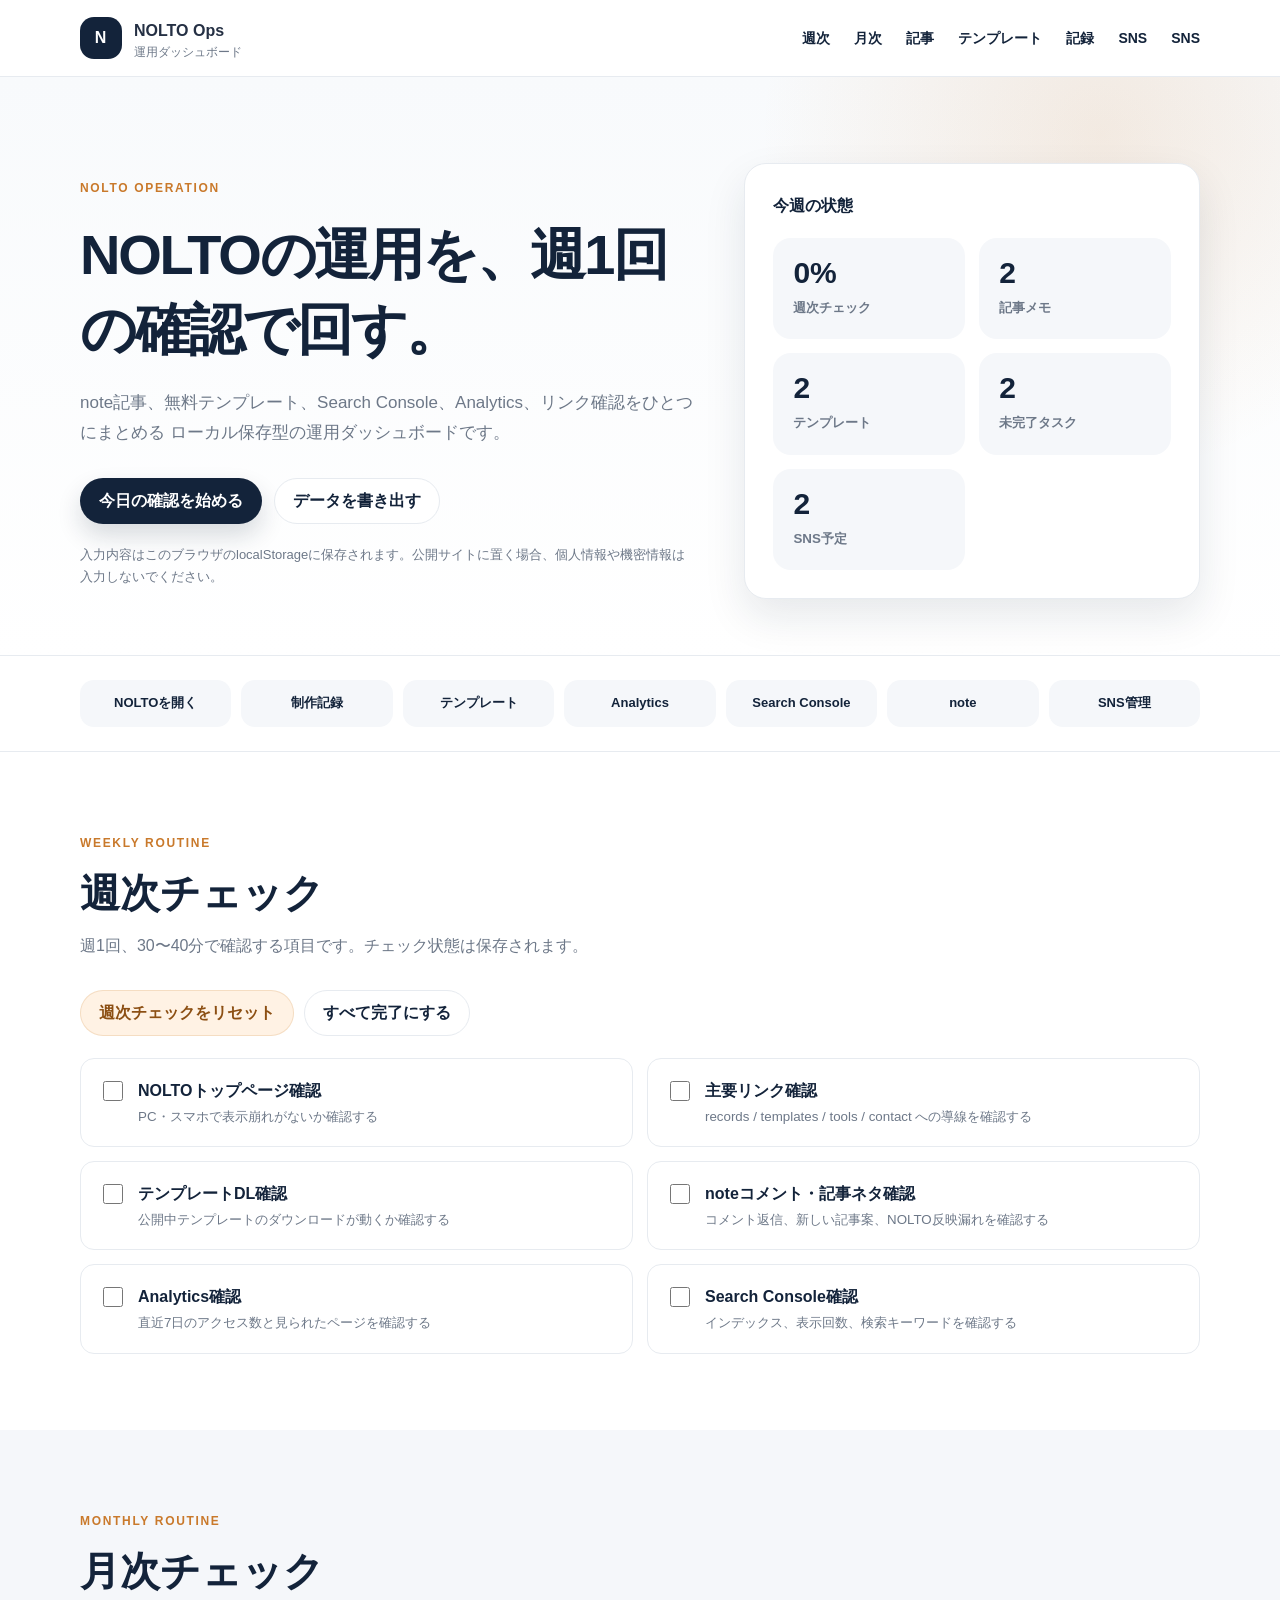
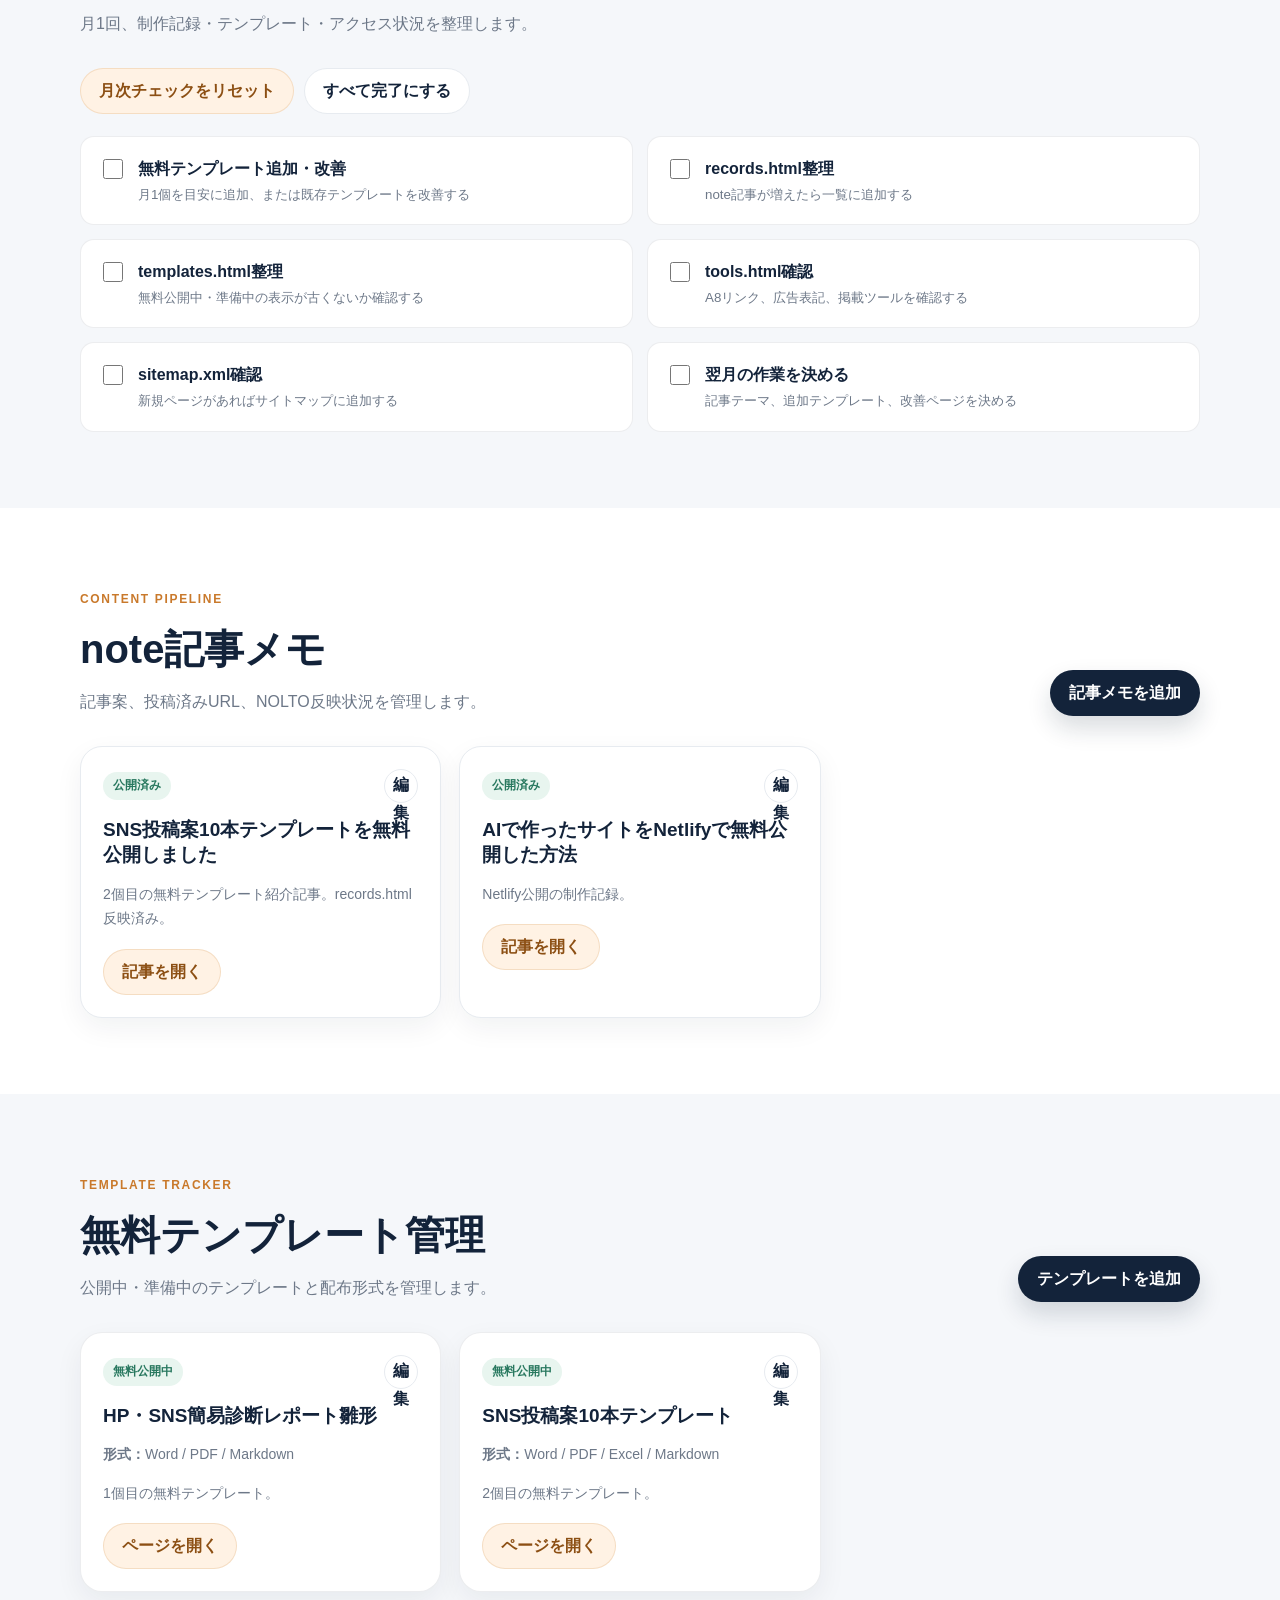
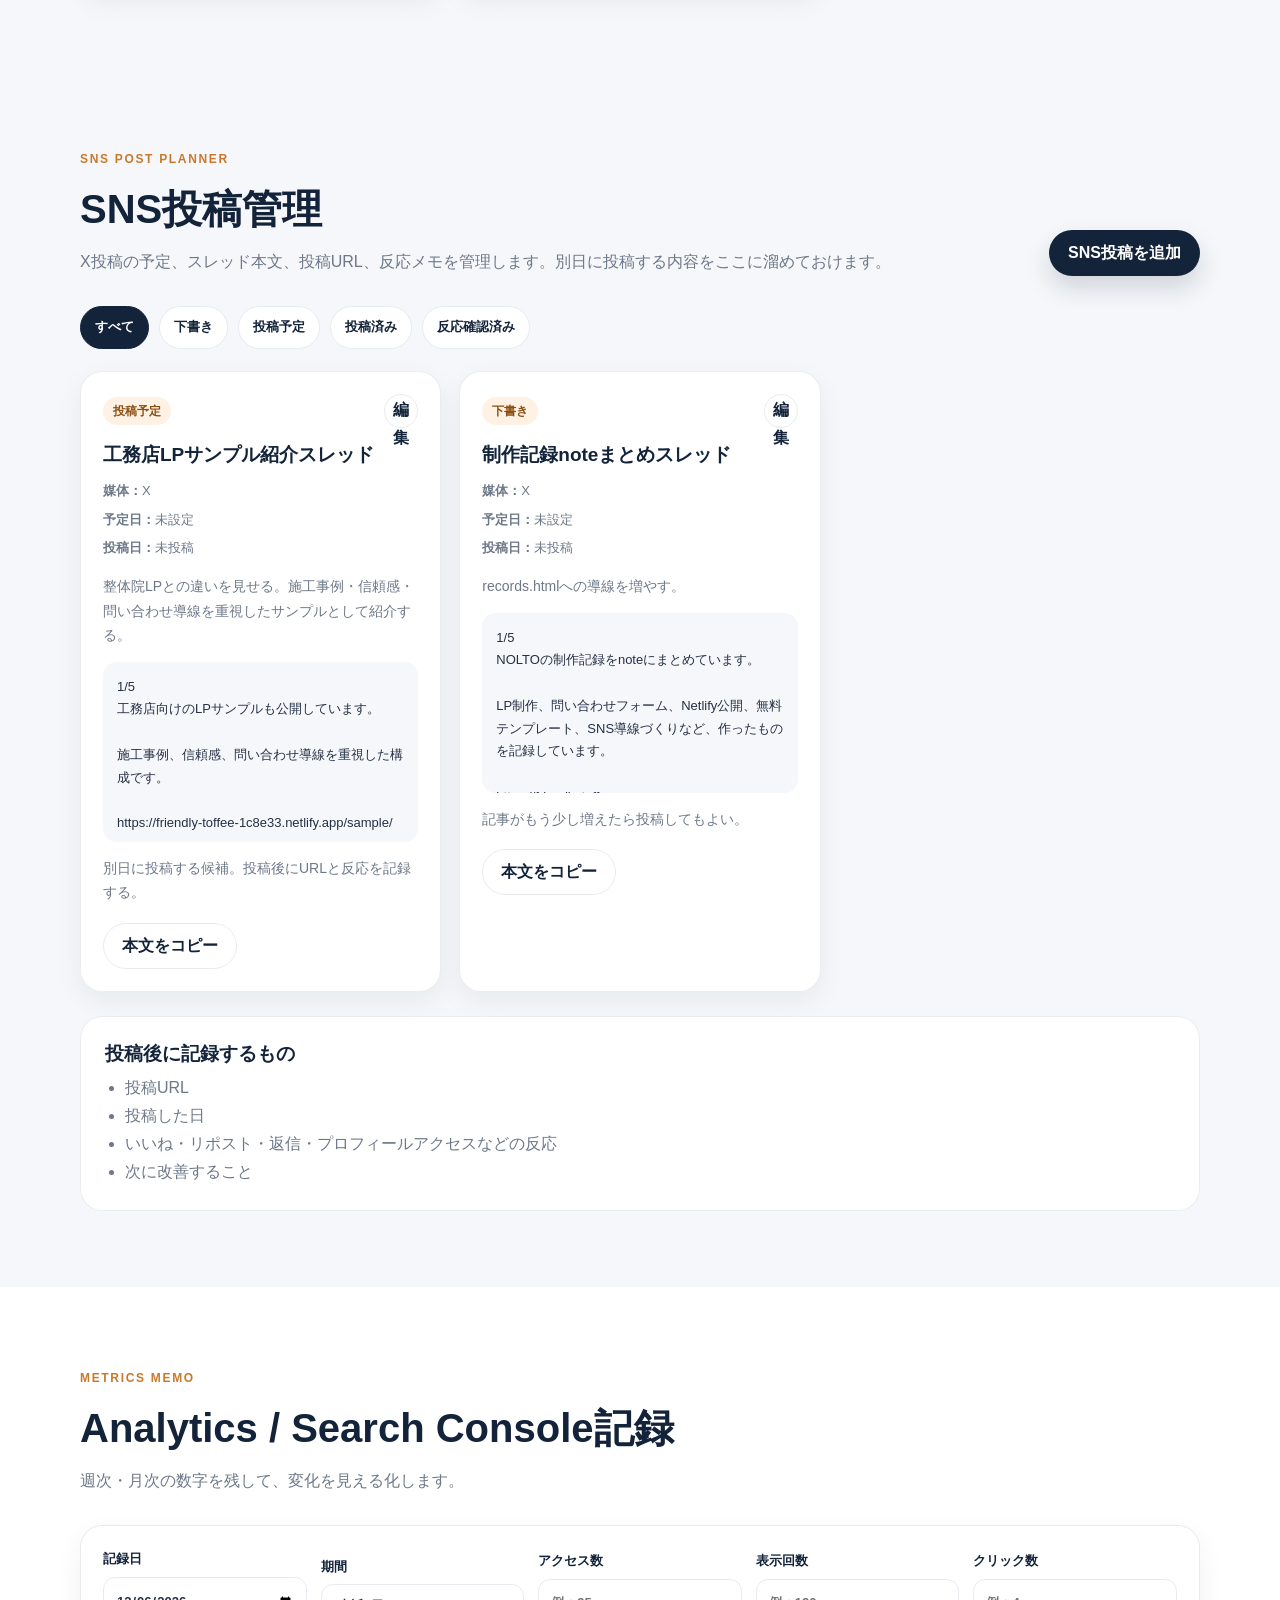
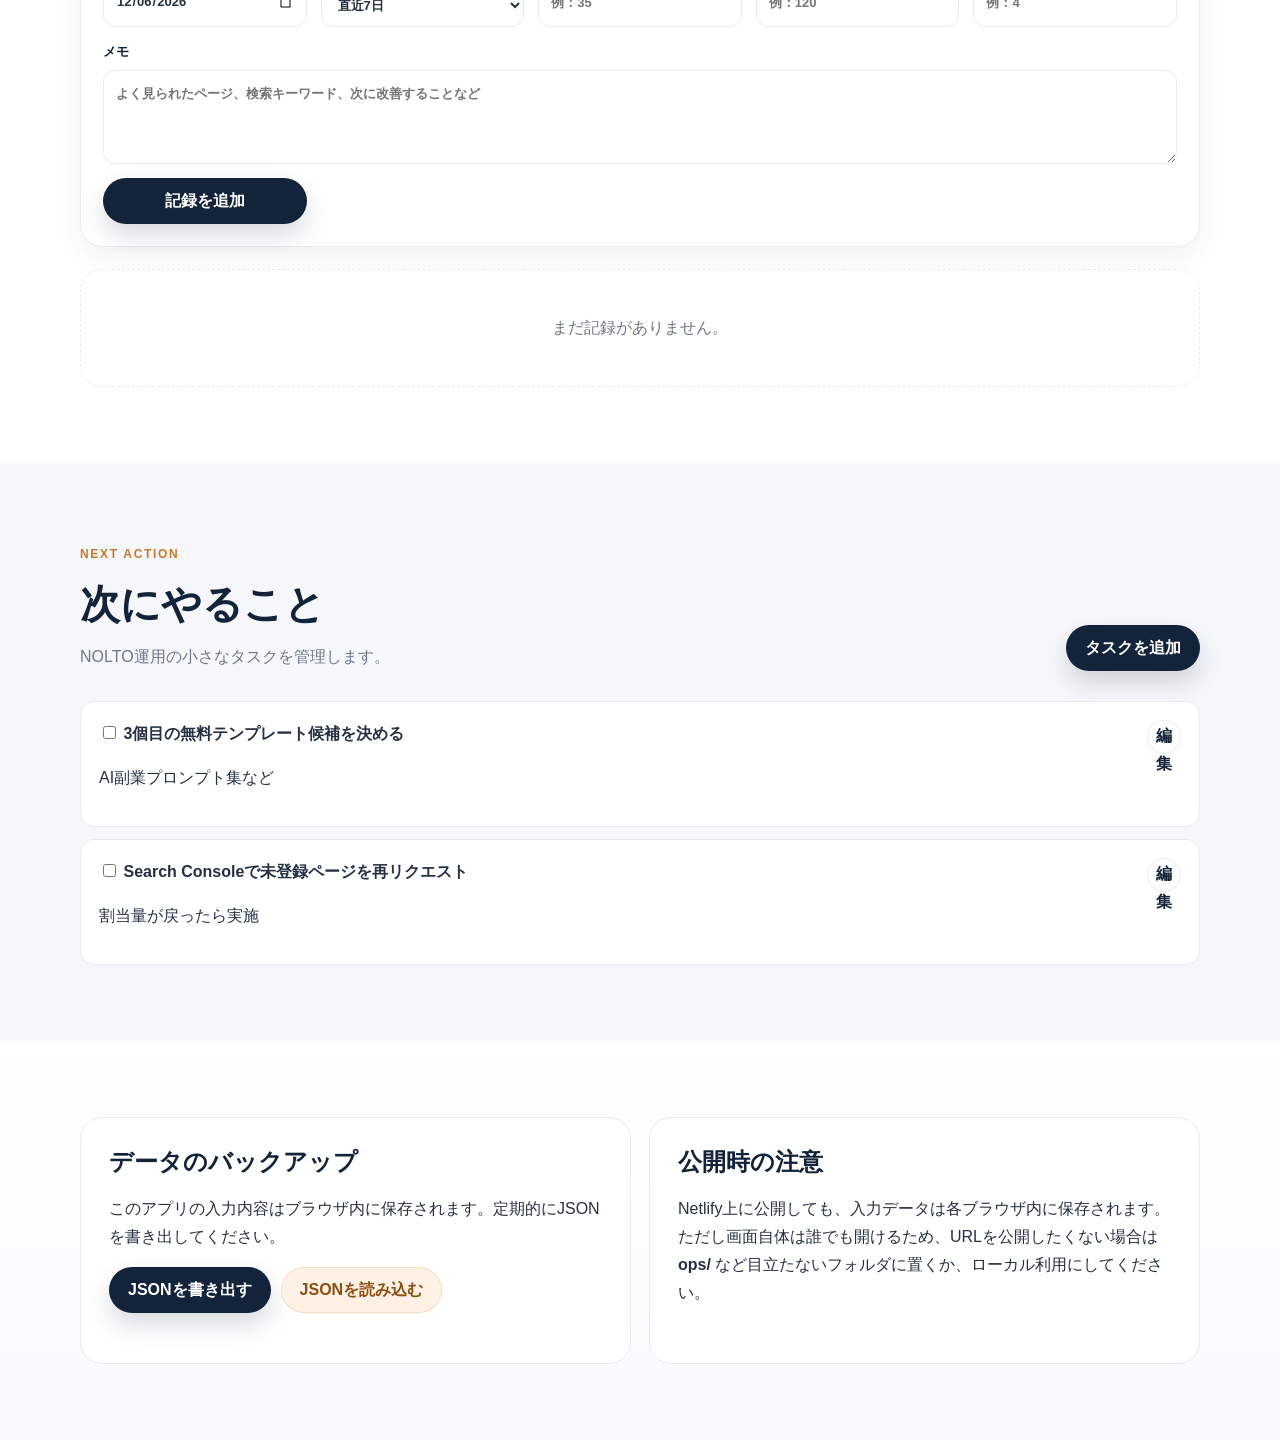
==== ops/index.html @ 595f289e "Initial commit for NOLTO" ====
<!DOCTYPE html>
<html lang="ja">
<head>
  <meta charset="UTF-8" />
  <meta name="viewport" content="width=device-width, initial-scale=1.0" />
  <title>NOLTO運用ダッシュボード</title>
  <meta name="description" content="NOLTOの週次・月次ルーティン、note記事、無料テンプレート、Analytics/Search Console確認を管理するためのローカル保存型Webアプリです。" />
  <link rel="stylesheet" href="style.css" />
</head>
<body>
  <header class="app-header">
    <div class="container header-inner">
      <a href="#top" class="brand" aria-label="NOLTO運用ダッシュボード">
        <span class="brand-mark">N</span>
        <span>
          <strong>NOLTO Ops</strong>
          <small>運用ダッシュボード</small>
        </span>
      </a>

      <nav class="desktop-nav" aria-label="メインナビゲーション">
        <a href="#weekly">週次</a>
        <a href="#monthly">月次</a>
        <a href="#content">記事</a>
        <a href="#templates">テンプレート</a>
        <a href="#metrics">記録</a>
      <a href="#sns">SNS</a>
        <a href="#sns">SNS</a>
      </nav>

      <button class="nav-toggle" type="button" aria-label="メニューを開く" aria-expanded="false">
        <span></span><span></span><span></span>
      </button>
    </div>

    <nav class="mobile-nav" aria-label="モバイルナビゲーション">
      <a href="#weekly">週次</a>
      <a href="#monthly">月次</a>
      <a href="#content">記事</a>
      <a href="#templates">テンプレート</a>
      <a href="#metrics">記録</a>
    </nav>
  </header>

  <main id="top">
    <section class="hero">
      <div class="container hero-grid">
        <div>
          <span class="eyebrow">NOLTO OPERATION</span>
          <h1>NOLTOの運用を、週1回の確認で回す。</h1>
          <p>
            note記事、無料テンプレート、Search Console、Analytics、リンク確認をひとつにまとめる
            ローカル保存型の運用ダッシュボードです。
          </p>
          <div class="hero-actions">
            <a href="#weekly" class="btn primary">今日の確認を始める</a>
            <button class="btn ghost" id="exportDataBtn" type="button">データを書き出す</button>
          </div>
          <p class="note">
            入力内容はこのブラウザのlocalStorageに保存されます。公開サイトに置く場合、個人情報や機密情報は入力しないでください。
          </p>
        </div>

        <div class="hero-panel">
          <div class="panel-title">今週の状態</div>
          <div class="stat-grid">
            <div class="stat-card">
              <span id="weeklyProgress">0%</span>
              <small>週次チェック</small>
            </div>
            <div class="stat-card">
              <span id="articleCount">0</span>
              <small>記事メモ</small>
            </div>
            <div class="stat-card">
              <span id="templateCount">0</span>
              <small>テンプレート</small>
            </div>
            <div class="stat-card">
              <span id="nextActionCount">0</span>
              <small>未完了タスク</small>
            </div>
            <div class="stat-card">
              <span id="snsScheduledCount">0</span>
              <small>SNS予定</small>
            </div>
          </div>
        </div>
      </div>
    </section>

    <section class="quick-links">
      <div class="container quick-link-grid">
        <a href="https://friendly-toffee-1c8e33.netlify.app/" target="_blank" rel="noopener">NOLTOを開く</a>
        <a href="https://friendly-toffee-1c8e33.netlify.app/records.html" target="_blank" rel="noopener">制作記録</a>
        <a href="https://friendly-toffee-1c8e33.netlify.app/templates.html" target="_blank" rel="noopener">テンプレート</a>
        <a href="https://analytics.google.com/" target="_blank" rel="noopener">Analytics</a>
        <a href="https://search.google.com/search-console" target="_blank" rel="noopener">Search Console</a>
        <a href="https://note.com/msy9989" target="_blank" rel="noopener">note</a>
        <a href="#sns">SNS管理</a>
      </div>
    </section>

    <section id="weekly" class="section">
      <div class="container">
        <div class="section-head">
          <span class="eyebrow">WEEKLY ROUTINE</span>
          <h2>週次チェック</h2>
          <p>週1回、30〜40分で確認する項目です。チェック状態は保存されます。</p>
        </div>

        <div class="toolbar">
          <button class="btn secondary" id="resetWeeklyBtn" type="button">週次チェックをリセット</button>
          <button class="btn ghost" id="completeWeeklyBtn" type="button">すべて完了にする</button>
        </div>

        <div class="checklist" id="weeklyChecklist"></div>
      </div>
    </section>

    <section id="monthly" class="section soft">
      <div class="container">
        <div class="section-head">
          <span class="eyebrow">MONTHLY ROUTINE</span>
          <h2>月次チェック</h2>
          <p>月1回、制作記録・テンプレート・アクセス状況を整理します。</p>
        </div>

        <div class="toolbar">
          <button class="btn secondary" id="resetMonthlyBtn" type="button">月次チェックをリセット</button>
          <button class="btn ghost" id="completeMonthlyBtn" type="button">すべて完了にする</button>
        </div>

        <div class="checklist" id="monthlyChecklist"></div>
      </div>
    </section>

    <section id="content" class="section">
      <div class="container">
        <div class="section-head inline">
          <div>
            <span class="eyebrow">CONTENT PIPELINE</span>
            <h2>note記事メモ</h2>
            <p>記事案、投稿済みURL、NOLTO反映状況を管理します。</p>
          </div>
          <button class="btn primary" id="addArticleBtn" type="button">記事メモを追加</button>
        </div>

        <div class="cards" id="articleCards"></div>
      </div>
    </section>

    <section id="templates" class="section soft">
      <div class="container">
        <div class="section-head inline">
          <div>
            <span class="eyebrow">TEMPLATE TRACKER</span>
            <h2>無料テンプレート管理</h2>
            <p>公開中・準備中のテンプレートと配布形式を管理します。</p>
          </div>
          <button class="btn primary" id="addTemplateBtn" type="button">テンプレートを追加</button>
        </div>

        <div class="cards" id="templateCards"></div>
      </div>
    </section>


    <section id="sns" class="section soft">
      <div class="container">
        <div class="section-head inline">
          <div>
            <span class="eyebrow">SNS POST PLANNER</span>
            <h2>SNS投稿管理</h2>
            <p>X投稿の予定、スレッド本文、投稿URL、反応メモを管理します。別日に投稿する内容をここに溜めておけます。</p>
          </div>
          <button class="btn primary" id="addSnsPostBtn" type="button">SNS投稿を追加</button>
        </div>

        <div class="sns-filter">
          <button class="filter-chip is-active" type="button" data-sns-filter="all">すべて</button>
          <button class="filter-chip" type="button" data-sns-filter="下書き">下書き</button>
          <button class="filter-chip" type="button" data-sns-filter="投稿予定">投稿予定</button>
          <button class="filter-chip" type="button" data-sns-filter="投稿済み">投稿済み</button>
          <button class="filter-chip" type="button" data-sns-filter="反応確認済み">反応確認済み</button>
        </div>

        <div class="cards sns-cards" id="snsPostCards"></div>

        <div class="sns-helper">
          <h3>投稿後に記録するもの</h3>
          <ul>
            <li>投稿URL</li>
            <li>投稿した日</li>
            <li>いいね・リポスト・返信・プロフィールアクセスなどの反応</li>
            <li>次に改善すること</li>
          </ul>
        </div>
      </div>
    </section>


    <section id="metrics" class="section">
      <div class="container">
        <div class="section-head">
          <span class="eyebrow">METRICS MEMO</span>
          <h2>Analytics / Search Console記録</h2>
          <p>週次・月次の数字を残して、変化を見える化します。</p>
        </div>

        <form class="metric-form" id="metricForm">
          <label>
            記録日
            <input type="date" id="metricDate" required>
          </label>
          <label>
            期間
            <select id="metricPeriod">
              <option value="直近7日">直近7日</option>
              <option value="今月">今月</option>
              <option value="先月">先月</option>
              <option value="任意">任意</option>
            </select>
          </label>
          <label>
            アクセス数
            <input type="number" id="metricViews" min="0" placeholder="例：35">
          </label>
          <label>
            表示回数
            <input type="number" id="metricImpressions" min="0" placeholder="例：120">
          </label>
          <label>
            クリック数
            <input type="number" id="metricClicks" min="0" placeholder="例：4">
          </label>
          <label class="full">
            メモ
            <textarea id="metricMemo" rows="3" placeholder="よく見られたページ、検索キーワード、次に改善することなど"></textarea>
          </label>
          <button class="btn primary" type="submit">記録を追加</button>
        </form>

        <div class="metric-list" id="metricList"></div>
      </div>
    </section>

    <section id="actions" class="section soft">
      <div class="container">
        <div class="section-head inline">
          <div>
            <span class="eyebrow">NEXT ACTION</span>
            <h2>次にやること</h2>
            <p>NOLTO運用の小さなタスクを管理します。</p>
          </div>
          <button class="btn primary" id="addTaskBtn" type="button">タスクを追加</button>
        </div>

        <div class="task-list" id="taskList"></div>
      </div>
    </section>

    <section class="section data-section">
      <div class="container data-grid">
        <div class="data-card">
          <h2>データのバックアップ</h2>
          <p>このアプリの入力内容はブラウザ内に保存されます。定期的にJSONを書き出してください。</p>
          <div class="button-row">
            <button class="btn primary" id="exportDataBtn2" type="button">JSONを書き出す</button>
            <label class="btn secondary file-label">
              JSONを読み込む
              <input type="file" id="importFile" accept="application/json">
            </label>
          </div>
        </div>
        <div class="data-card">
          <h2>公開時の注意</h2>
          <p>
            Netlify上に公開しても、入力データは各ブラウザ内に保存されます。
            ただし画面自体は誰でも開けるため、URLを公開したくない場合は
            <strong>ops/</strong> など目立たないフォルダに置くか、ローカル利用にしてください。
          </p>
        </div>
      </div>
    </section>
  </main>

  <dialog id="editDialog" class="dialog">
    <form method="dialog" id="editForm">
      <div class="dialog-head">
        <h2 id="dialogTitle">編集</h2>
        <button type="button" class="icon-btn" id="closeDialogBtn" aria-label="閉じる">×</button>
      </div>
      <div id="dialogFields" class="dialog-fields"></div>
      <div class="dialog-actions">
        <button type="button" class="btn ghost" id="deleteDialogBtn">削除</button>
        <button type="submit" class="btn primary">保存</button>
      </div>
    </form>
  </dialog>

  <template id="emptyTemplate">
    <div class="empty">
      <p>まだ登録がありません。</p>
    </div>
  </template>

  <script src="app.js"></script>
</body>
</html>
---- ops/style.css ----
@charset "UTF-8";

:root {
  --navy: #13233a;
  --navy-2: #203652;
  --text: #253044;
  --muted: #6d7888;
  --line: #e7ebf0;
  --soft: #f5f7fa;
  --white: #ffffff;
  --orange: #c9792b;
  --orange-soft: #fff2e4;
  --green: #28785f;
  --shadow: 0 18px 42px rgba(19, 35, 58, 0.10);
  --radius: 22px;
  --radius-sm: 14px;
}

* {
  box-sizing: border-box;
}

html {
  scroll-behavior: smooth;
}

body {
  margin: 0;
  font-family: -apple-system, BlinkMacSystemFont, "Segoe UI", "Noto Sans JP", sans-serif;
  color: var(--text);
  background: var(--white);
  line-height: 1.75;
}

a {
  color: inherit;
  text-decoration: none;
}

button,
input,
textarea,
select {
  font: inherit;
}

.container {
  width: min(1120px, calc(100% - 40px));
  margin: 0 auto;
}

.app-header {
  position: sticky;
  top: 0;
  z-index: 30;
  background: rgba(255, 255, 255, 0.92);
  border-bottom: 1px solid var(--line);
  backdrop-filter: blur(14px);
}

.header-inner {
  display: flex;
  align-items: center;
  justify-content: space-between;
  min-height: 76px;
}

.brand {
  display: flex;
  align-items: center;
  gap: 12px;
}

.brand-mark {
  display: grid;
  place-items: center;
  width: 42px;
  height: 42px;
  border-radius: 14px;
  background: var(--navy);
  color: var(--white);
  font-weight: 800;
  letter-spacing: 0.05em;
}

.brand strong,
.brand small {
  display: block;
}

.brand small {
  color: var(--muted);
  font-size: 12px;
  line-height: 1.2;
}

.desktop-nav {
  display: flex;
  align-items: center;
  gap: 24px;
  color: var(--navy);
  font-weight: 700;
  font-size: 14px;
}

.nav-toggle {
  display: none;
  border: 0;
  background: transparent;
  padding: 8px;
}

.nav-toggle span {
  display: block;
  width: 24px;
  height: 2px;
  margin: 5px 0;
  background: var(--navy);
}

.mobile-nav {
  display: none;
  padding: 0 20px 20px;
  border-top: 1px solid var(--line);
}

.mobile-nav a {
  display: block;
  padding: 12px 0;
  font-weight: 700;
}

.hero {
  padding: 86px 0 56px;
  background:
    radial-gradient(circle at 86% 10%, rgba(201,121,43,0.13), transparent 28%),
    linear-gradient(180deg, #f8fafc 0%, #ffffff 100%);
}

.hero-grid {
  display: grid;
  grid-template-columns: 1.15fr 0.85fr;
  gap: 48px;
  align-items: center;
}

.eyebrow {
  display: inline-flex;
  align-items: center;
  gap: 8px;
  color: var(--orange);
  font-size: 12px;
  font-weight: 800;
  letter-spacing: 0.14em;
  text-transform: uppercase;
}

h1,
h2,
h3 {
  color: var(--navy);
  line-height: 1.35;
  margin: 0;
}

h1 {
  margin-top: 16px;
  font-size: clamp(34px, 5vw, 56px);
  letter-spacing: -0.04em;
}

.hero p {
  max-width: 680px;
  margin: 20px 0 0;
  font-size: 17px;
  color: var(--muted);
}

.hero-actions {
  display: flex;
  flex-wrap: wrap;
  gap: 12px;
  margin-top: 30px;
}

.note {
  font-size: 13px !important;
  color: var(--muted);
}

.btn {
  display: inline-flex;
  align-items: center;
  justify-content: center;
  min-height: 46px;
  padding: 0 18px;
  border: 1px solid transparent;
  border-radius: 999px;
  cursor: pointer;
  font-weight: 800;
  transition: transform .18s ease, box-shadow .18s ease, background .18s ease;
}

.btn:hover {
  transform: translateY(-1px);
}

.btn.primary {
  background: var(--navy);
  color: var(--white);
  box-shadow: 0 12px 24px rgba(19, 35, 58, 0.16);
}

.btn.secondary {
  background: var(--orange-soft);
  color: #8c4f13;
  border-color: rgba(201,121,43,.18);
}

.btn.ghost {
  background: var(--white);
  color: var(--navy);
  border-color: var(--line);
}

.hero-panel {
  background: var(--white);
  border: 1px solid var(--line);
  border-radius: var(--radius);
  padding: 28px;
  box-shadow: var(--shadow);
}

.panel-title {
  margin-bottom: 18px;
  color: var(--navy);
  font-weight: 800;
}

.stat-grid {
  display: grid;
  grid-template-columns: repeat(2, 1fr);
  gap: 14px;
}

.stat-card {
  padding: 20px;
  border-radius: 18px;
  background: var(--soft);
}

.stat-card span {
  display: block;
  color: var(--navy);
  font-size: 30px;
  font-weight: 900;
  line-height: 1;
}

.stat-card small {
  display: block;
  margin-top: 8px;
  color: var(--muted);
  font-weight: 700;
}

.quick-links {
  padding: 24px 0;
  border-top: 1px solid var(--line);
  border-bottom: 1px solid var(--line);
  background: var(--white);
}

.quick-link-grid {
  display: grid;
  grid-template-columns: repeat(7, 1fr);
  gap: 10px;
}

.quick-link-grid a {
  padding: 12px 10px;
  border-radius: 14px;
  background: var(--soft);
  color: var(--navy);
  text-align: center;
  font-size: 13px;
  font-weight: 800;
}

.section {
  padding: 76px 0;
}

.section.soft {
  background: var(--soft);
}

.section-head {
  max-width: 760px;
  margin-bottom: 30px;
}

.section-head.inline {
  display: flex;
  align-items: flex-end;
  justify-content: space-between;
  gap: 20px;
  max-width: none;
}

.section-head h2 {
  margin-top: 10px;
  font-size: clamp(28px, 4vw, 40px);
}

.section-head p {
  margin: 12px 0 0;
  color: var(--muted);
}

.toolbar,
.button-row {
  display: flex;
  flex-wrap: wrap;
  gap: 10px;
  margin-bottom: 22px;
}

.checklist {
  display: grid;
  grid-template-columns: repeat(2, 1fr);
  gap: 14px;
}

.check-item {
  display: flex;
  align-items: flex-start;
  gap: 12px;
  padding: 18px;
  border: 1px solid var(--line);
  border-radius: var(--radius-sm);
  background: var(--white);
}

.soft .check-item {
  border-color: rgba(19, 35, 58, 0.08);
}

.check-item input {
  width: 20px;
  height: 20px;
  margin-top: 4px;
  accent-color: var(--navy);
}

.check-item strong {
  display: block;
  color: var(--navy);
}

.check-item small {
  display: block;
  color: var(--muted);
}

.cards {
  display: grid;
  grid-template-columns: repeat(3, 1fr);
  gap: 18px;
}

.card {
  padding: 22px;
  border: 1px solid var(--line);
  border-radius: var(--radius);
  background: var(--white);
  box-shadow: 0 10px 28px rgba(19, 35, 58, 0.06);
}

.soft .card {
  border-color: rgba(19, 35, 58, 0.08);
}

.card-top {
  display: flex;
  align-items: center;
  justify-content: space-between;
  gap: 14px;
  margin-bottom: 14px;
}

.badge {
  display: inline-flex;
  align-items: center;
  min-height: 28px;
  padding: 0 10px;
  border-radius: 999px;
  background: var(--orange-soft);
  color: #8c4f13;
  font-size: 12px;
  font-weight: 800;
}

.badge.done {
  background: #e8f5ef;
  color: var(--green);
}

.card h3 {
  font-size: 19px;
  margin-bottom: 8px;
}

.card p,
.card li {
  color: var(--muted);
  font-size: 14px;
}

.card ul {
  padding-left: 18px;
}

.card-actions {
  display: flex;
  flex-wrap: wrap;
  gap: 8px;
  margin-top: 18px;
}

.icon-btn {
  width: 34px;
  height: 34px;
  border: 1px solid var(--line);
  border-radius: 999px;
  background: var(--white);
  cursor: pointer;
  color: var(--navy);
  font-weight: 900;
}

.metric-form {
  display: grid;
  grid-template-columns: repeat(5, 1fr);
  gap: 14px;
  align-items: end;
  padding: 22px;
  border: 1px solid var(--line);
  border-radius: var(--radius);
  background: var(--white);
  box-shadow: 0 10px 28px rgba(19, 35, 58, 0.06);
}

.metric-form label {
  display: grid;
  gap: 6px;
  color: var(--navy);
  font-size: 13px;
  font-weight: 800;
}

.metric-form input,
.metric-form select,
.metric-form textarea,
.dialog input,
.dialog select,
.dialog textarea {
  width: 100%;
  border: 1px solid var(--line);
  border-radius: 12px;
  padding: 12px;
  background: #fff;
  color: var(--text);
}

.metric-form .full {
  grid-column: 1 / -1;
}

.metric-list,
.task-list {
  display: grid;
  gap: 12px;
  margin-top: 22px;
}

.metric-item,
.task-item {
  display: flex;
  justify-content: space-between;
  gap: 18px;
  padding: 18px;
  border: 1px solid var(--line);
  border-radius: var(--radius-sm);
  background: var(--white);
}

.task-item.done {
  opacity: .64;
}

.task-item.done strong {
  text-decoration: line-through;
}

.data-section {
  background: linear-gradient(180deg, #fff 0%, #f7f9fc 100%);
}

.data-grid {
  display: grid;
  grid-template-columns: repeat(2, 1fr);
  gap: 18px;
}

.data-card {
  padding: 28px;
  border: 1px solid var(--line);
  border-radius: var(--radius);
  background: var(--white);
}

.file-label input {
  display: none;
}

.dialog {
  width: min(720px, calc(100% - 32px));
  border: 0;
  border-radius: 24px;
  padding: 0;
  box-shadow: var(--shadow);
}

.dialog::backdrop {
  background: rgba(19,35,58,0.42);
}

.dialog form {
  padding: 26px;
}

.dialog-head {
  display: flex;
  align-items: center;
  justify-content: space-between;
  margin-bottom: 18px;
}

.dialog-fields {
  display: grid;
  gap: 14px;
}

.dialog-fields label {
  display: grid;
  gap: 6px;
  color: var(--navy);
  font-size: 13px;
  font-weight: 800;
}

.dialog-actions {
  display: flex;
  justify-content: space-between;
  gap: 10px;
  margin-top: 24px;
}

.empty {
  grid-column: 1 / -1;
  padding: 28px;
  border: 1px dashed var(--line);
  border-radius: var(--radius);
  color: var(--muted);
  text-align: center;
  background: var(--white);
}


.sns-filter {
  display: flex;
  flex-wrap: wrap;
  gap: 10px;
  margin-bottom: 22px;
}

.filter-chip {
  border: 1px solid var(--line);
  border-radius: 999px;
  background: var(--white);
  color: var(--navy);
  padding: 9px 14px;
  cursor: pointer;
  font-weight: 800;
  font-size: 13px;
}

.filter-chip.is-active {
  background: var(--navy);
  color: var(--white);
  border-color: var(--navy);
}

.sns-cards .card {
  position: relative;
}

.sns-meta {
  display: grid;
  gap: 6px;
  margin: 12px 0;
  color: var(--muted);
  font-size: 13px;
}

.thread-preview {
  margin-top: 14px;
  padding: 14px;
  border-radius: 14px;
  background: var(--soft);
  color: var(--text);
  font-size: 13px;
  white-space: pre-wrap;
  max-height: 180px;
  overflow: auto;
}

.sns-helper {
  margin-top: 24px;
  padding: 24px;
  border: 1px solid rgba(19, 35, 58, 0.08);
  border-radius: var(--radius);
  background: var(--white);
}

.sns-helper h3 {
  margin-bottom: 8px;
}

.sns-helper ul {
  margin: 0;
  padding-left: 20px;
  color: var(--muted);
}


@media (max-width: 920px) {
  .desktop-nav {
    display: none;
  }

  .nav-toggle {
    display: block;
  }

  .mobile-nav.is-open {
    display: block;
  }

  .hero-grid,
  .data-grid {
    grid-template-columns: 1fr;
  }

  .quick-link-grid {
    grid-template-columns: repeat(3, 1fr);
  }

  .checklist,
  .cards {
    grid-template-columns: 1fr;
  }

  .metric-form {
    grid-template-columns: repeat(2, 1fr);
  }

  .section-head.inline {
    align-items: flex-start;
    flex-direction: column;
  }
}

@media (max-width: 560px) {
  .container {
    width: min(100% - 28px, 1120px);
  }

  .hero {
    padding-top: 58px;
  }

  .quick-link-grid {
    grid-template-columns: repeat(2, 1fr);
  }

  .stat-grid,
  .metric-form {
    grid-template-columns: 1fr;
  }

  .metric-item,
  .task-item {
    flex-direction: column;
  }

  .btn {
    width: 100%;
  }
}
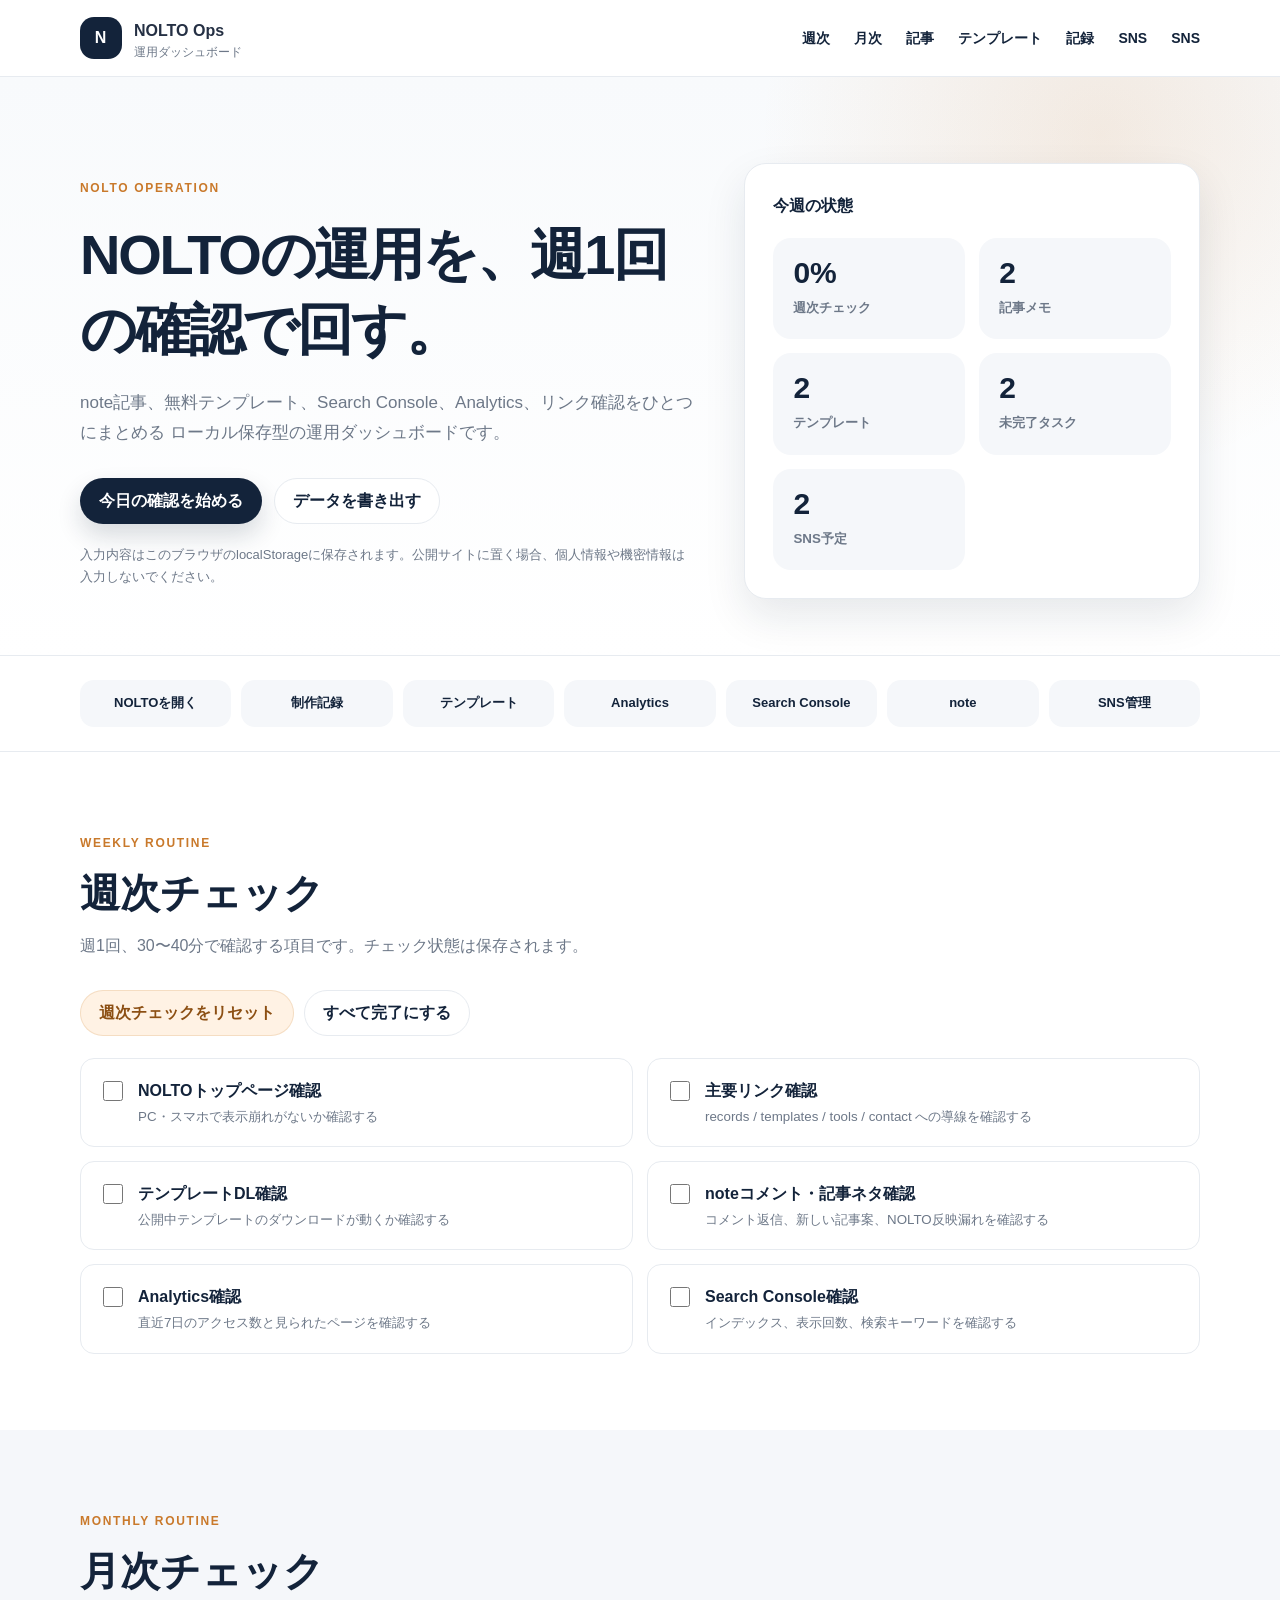
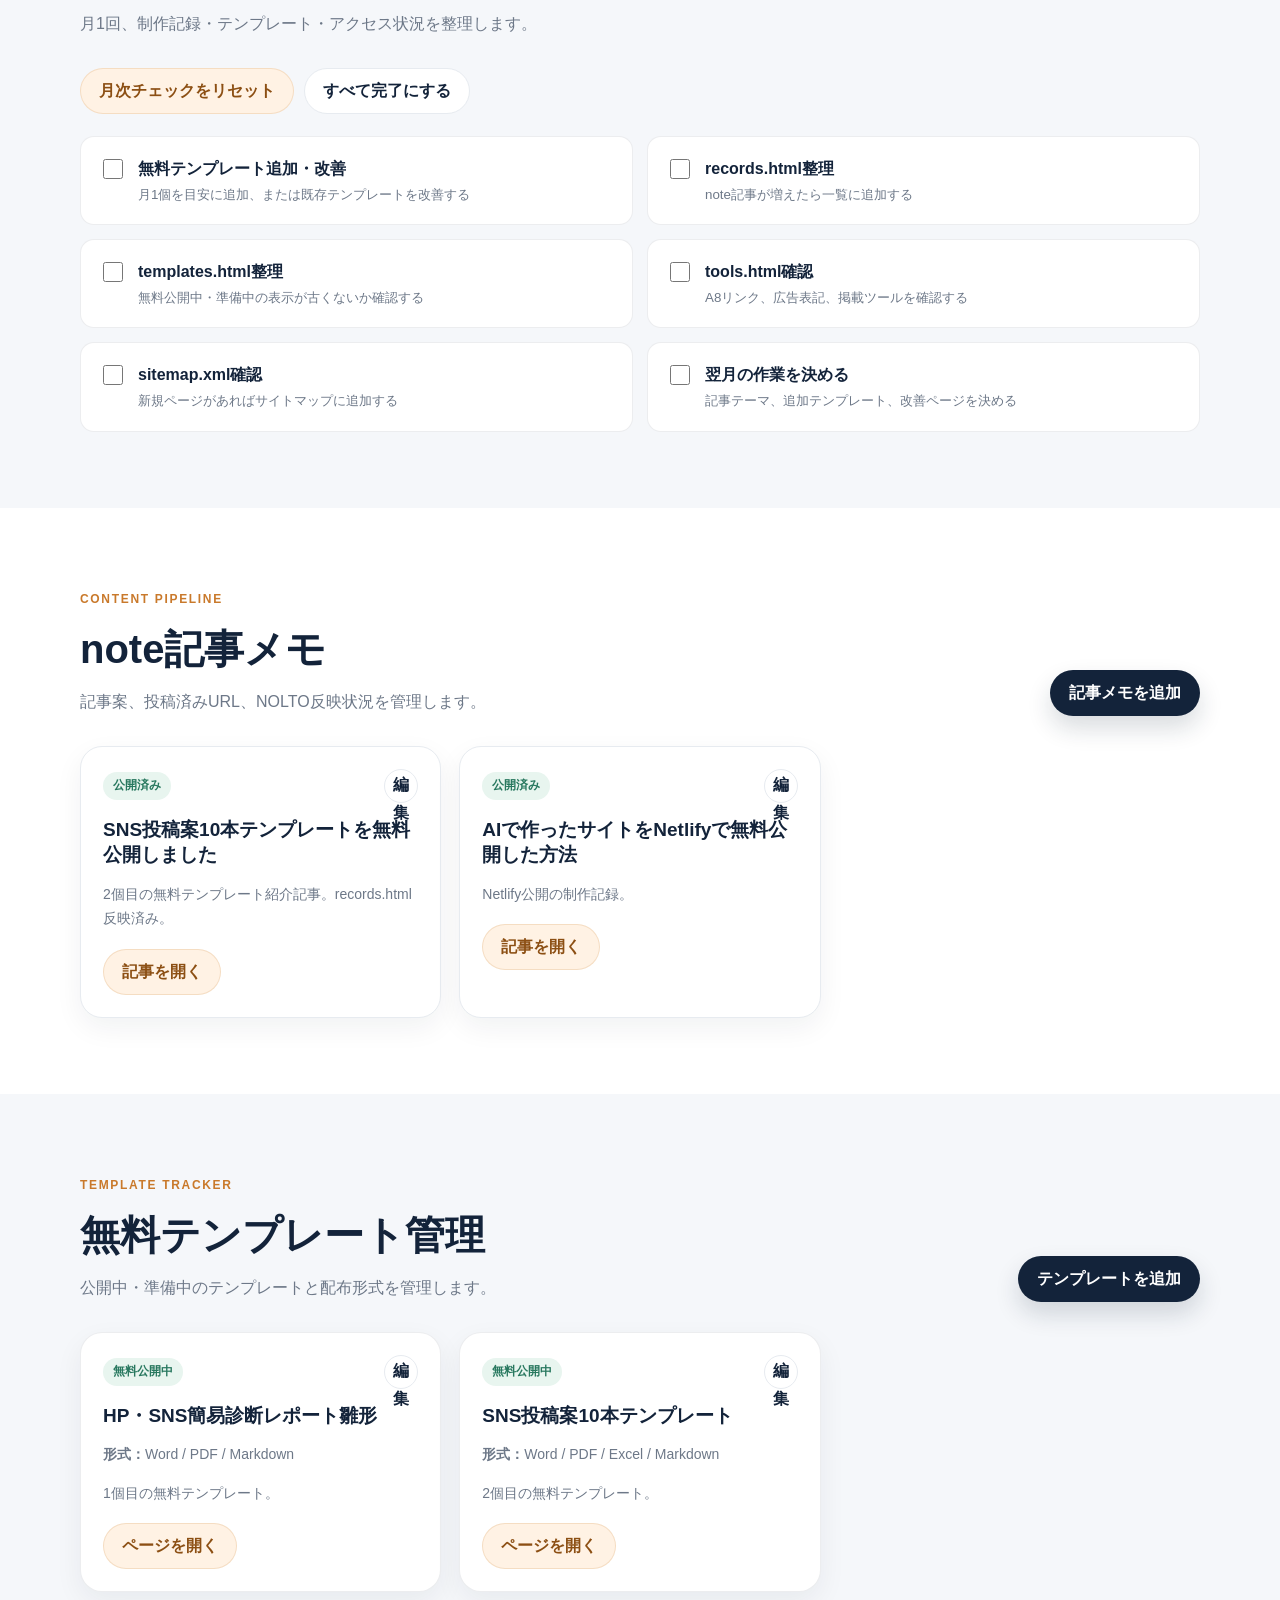
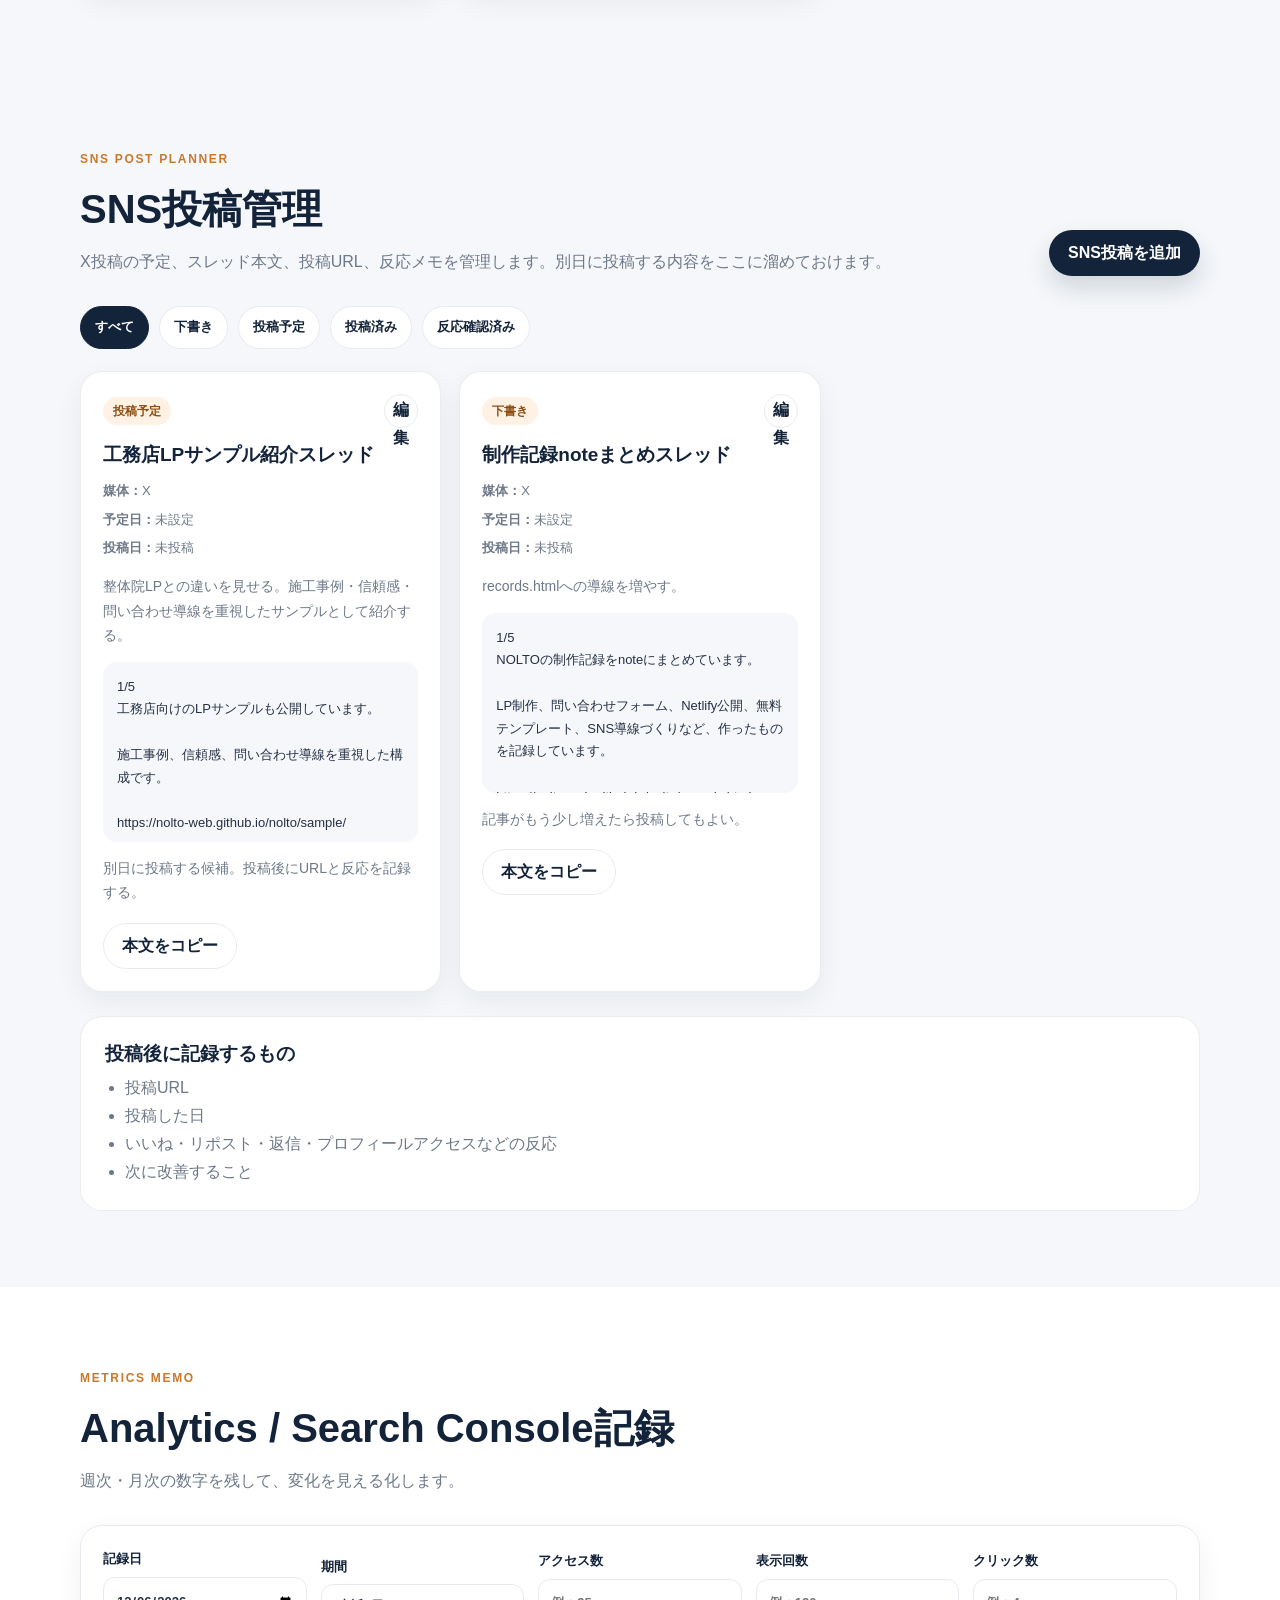
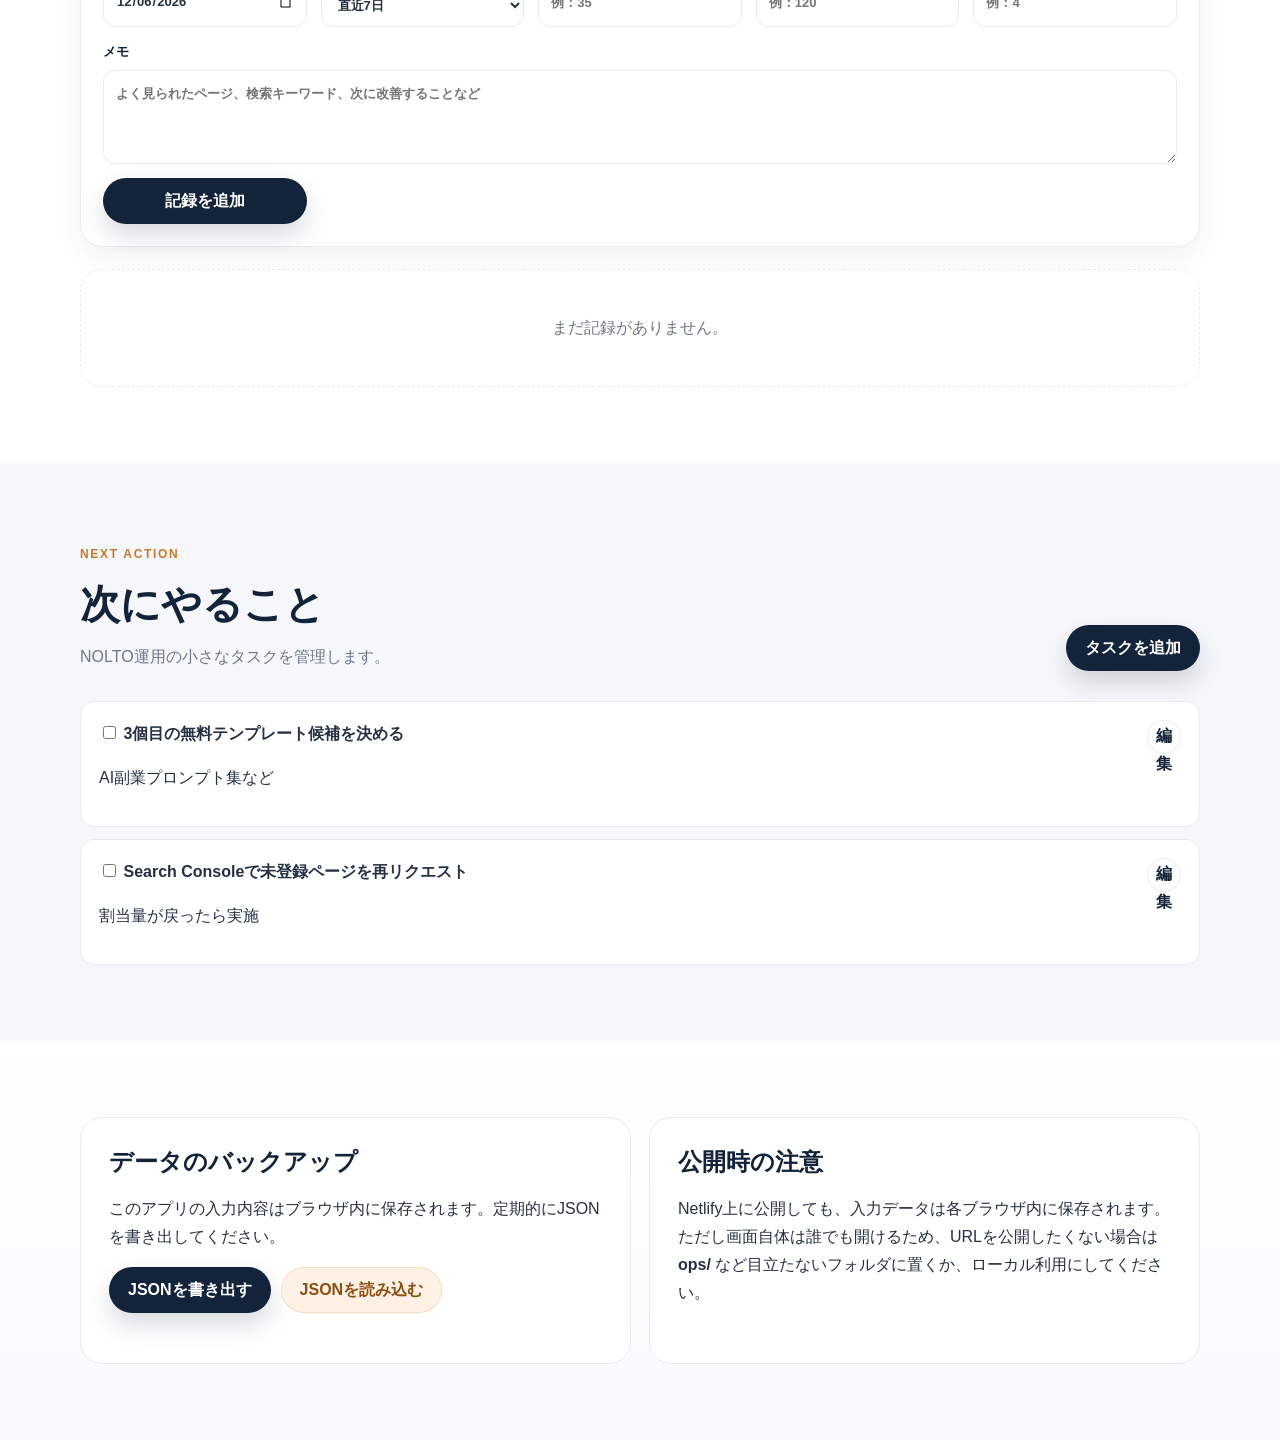
==== commit 7744c42b: "Update site URLs to nolto-web GitHub Pages" ====
--- a/ops/index.html
+++ b/ops/index.html
@@ -91,9 +91,9 @@
 
     <section class="quick-links">
       <div class="container quick-link-grid">
-        <a href="https://friendly-toffee-1c8e33.netlify.app/" target="_blank" rel="noopener">NOLTOを開く</a>
-        <a href="https://friendly-toffee-1c8e33.netlify.app/records.html" target="_blank" rel="noopener">制作記録</a>
-        <a href="https://friendly-toffee-1c8e33.netlify.app/templates.html" target="_blank" rel="noopener">テンプレート</a>
+        <a href="https://nolto-web.github.io/nolto/" target="_blank" rel="noopener">NOLTOを開く</a>
+        <a href="https://nolto-web.github.io/nolto/records.html" target="_blank" rel="noopener">制作記録</a>
+        <a href="https://nolto-web.github.io/nolto/templates.html" target="_blank" rel="noopener">テンプレート</a>
         <a href="https://analytics.google.com/" target="_blank" rel="noopener">Analytics</a>
         <a href="https://search.google.com/search-console" target="_blank" rel="noopener">Search Console</a>
         <a href="https://note.com/msy9989" target="_blank" rel="noopener">note</a>
